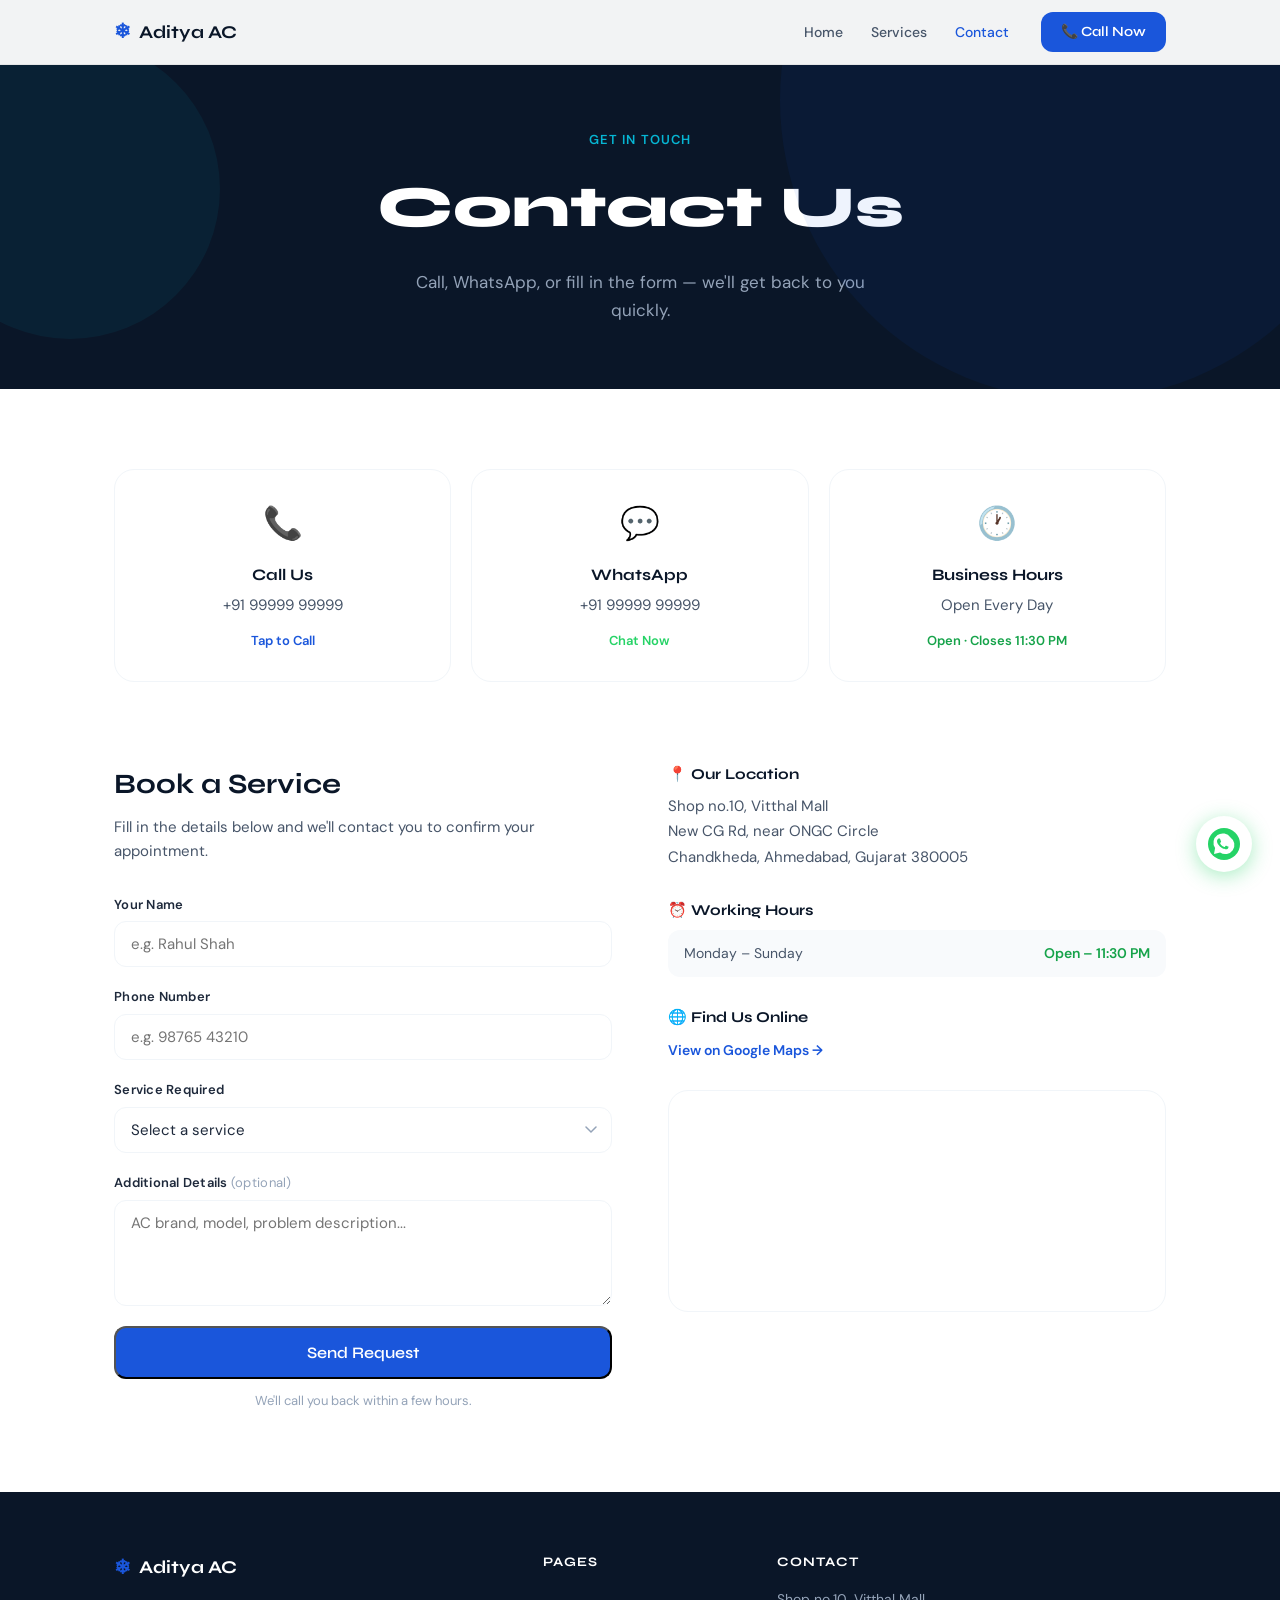
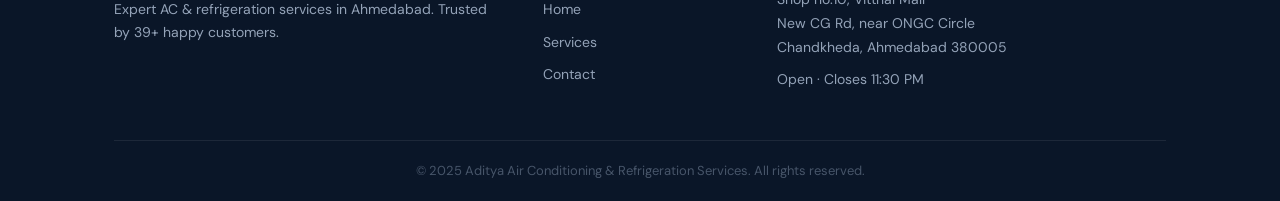
==== contact.html @ 71900338 "initial commit" ====
<!DOCTYPE html>
<html lang="en">
<head>
  <meta charset="UTF-8" />
  <meta name="viewport" content="width=device-width, initial-scale=1.0" />
  <title>Contact Us | Aditya AC & Refrigeration Services</title>
  <meta name="description" content="Contact Aditya AC & Refrigeration Services in Chandkheda, Ahmedabad. Call, WhatsApp, or fill the form to book a service." />
  <link rel="preconnect" href="https://fonts.googleapis.com" />
  <link rel="preconnect" href="https://fonts.gstatic.com" crossorigin />
  <link href="https://fonts.googleapis.com/css2?family=Syne:wght@400;600;700;800&family=DM+Sans:wght@300;400;500&display=swap" rel="stylesheet" />
  <link rel="stylesheet" href="css/style.css" />
  <link rel="stylesheet" href="css/contact.css" />
</head>
<body>

  <!-- NAVBAR -->
  <nav class="navbar" id="navbar">
    <div class="nav-container">
      <a href="index.html" class="nav-logo">
        <span class="logo-icon">❄</span>
        <span>Aditya AC</span>
      </a>
      <ul class="nav-links">
        <li><a href="index.html">Home</a></li>
        <li><a href="services.html">Services</a></li>
        <li><a href="contact.html" class="active">Contact</a></li>
      </ul>
      <a href="tel:+919999999999" class="btn-call">📞 Call Now</a>
      <button class="hamburger" id="hamburger" aria-label="Menu">
        <span></span><span></span><span></span>
      </button>
    </div>
    <div class="mobile-menu" id="mobileMenu">
      <a href="index.html">Home</a>
      <a href="services.html">Services</a>
      <a href="contact.html">Contact</a>
      <a href="tel:+919999999999" class="btn-call">📞 Call Now</a>
    </div>
  </nav>

  <!-- PAGE HEADER -->
  <section class="page-header">
    <div class="page-header-bg">
      <div class="hero-shape s1"></div>
      <div class="hero-shape s2"></div>
    </div>
    <div class="container">
      <p class="section-tag" style="color: var(--accent);">Get In Touch</p>
      <h1>Contact Us</h1>
      <p class="page-header-sub">Call, WhatsApp, or fill in the form — we'll get back to you quickly.</p>
    </div>
  </section>

  <!-- QUICK CONTACT CARDS -->
  <section class="quick-contact section">
    <div class="container">
      <div class="quick-grid">
        <a href="tel:+919999999999" class="quick-card">
          <span class="quick-icon">📞</span>
          <h4>Call Us</h4>
          <p>+91 99999 99999</p>
          <span class="quick-action">Tap to Call</span>
        </a>
        <a href="https://wa.me/919999999999?text=Hi%2C%20I%20need%20AC%20service" target="_blank" class="quick-card whatsapp">
          <span class="quick-icon">💬</span>
          <h4>WhatsApp</h4>
          <p>+91 99999 99999</p>
          <span class="quick-action">Chat Now</span>
        </a>
        <div class="quick-card no-link">
          <span class="quick-icon">🕐</span>
          <h4>Business Hours</h4>
          <p>Open Every Day</p>
          <span class="quick-action hours-open">Open · Closes 11:30 PM</span>
        </div>
      </div>
    </div>
  </section>

  <!-- FORM + INFO -->
  <section class="contact-main section" style="padding-top: 0;">
    <div class="container">
      <div class="contact-grid">

        <!-- FORM -->
        <div class="contact-form-wrap">
          <h2>Book a Service</h2>
          <p class="form-sub">Fill in the details below and we'll contact you to confirm your appointment.</p>
          <form class="contact-form" id="contactForm">
            <div class="form-group">
              <label for="name">Your Name</label>
              <input type="text" id="name" name="name" placeholder="e.g. Rahul Shah" required />
            </div>
            <div class="form-group">
              <label for="phone">Phone Number</label>
              <input type="tel" id="phone" name="phone" placeholder="e.g. 98765 43210" required />
            </div>
            <div class="form-group">
              <label for="service">Service Required</label>
              <select id="service" name="service" required>
                <option value="" disabled selected>Select a service</option>
                <option value="ac-installation">AC Installation</option>
                <option value="ac-repair">AC Repair</option>
                <option value="ac-cleaning">AC Deep Cleaning</option>
                <option value="gas-refill">Gas Refill</option>
                <option value="refrigeration">Refrigeration Repair</option>
                <option value="amc">Annual Maintenance (AMC)</option>
                <option value="other">Other</option>
              </select>
            </div>
            <div class="form-group">
              <label for="message">Additional Details <span class="optional">(optional)</span></label>
              <textarea id="message" name="message" rows="4" placeholder="AC brand, model, problem description..."></textarea>
            </div>
            <button type="submit" class="btn-primary btn-full">Send Request</button>
            <p class="form-note">We'll call you back within a few hours.</p>
          </form>
          <div class="form-success" id="formSuccess">
            <span>✅</span>
            <h3>Request Sent!</h3>
            <p>We'll contact you shortly to confirm your appointment.</p>
          </div>
        </div>

        <!-- INFO -->
        <div class="contact-info">
          <div class="info-block">
            <h4>📍 Our Location</h4>
            <p>Shop no.10, Vitthal Mall<br />New CG Rd, near ONGC Circle<br />Chandkheda, Ahmedabad, Gujarat 380005</p>
          </div>
          <div class="info-block">
            <h4>⏰ Working Hours</h4>
            <div class="hours-row">
              <span>Monday – Sunday</span>
              <span class="hours-time">Open – 11:30 PM</span>
            </div>
          </div>
          <div class="info-block">
            <h4>🌐 Find Us Online</h4>
            <a href="https://maps.google.com" target="_blank" class="map-link">View on Google Maps →</a>
          </div>

          <!-- MAP EMBED -->
          <div class="map-embed">
            <iframe
              src="https://www.google.com/maps/embed?pb=!1m18!1m12!1m3!1d3669.5!2d72.5945!3d23.0927!2m3!1f0!2f0!3f0!3m2!1i1024!2i768!4f13.1!3m3!1m2!1s0x0%3A0x0!2zMjPCsDA1JzMzLjciTiA3MsKwMzUnMzQuMiJF!5e0!3m2!1sen!2sin!4v1234567890"
              width="100%"
              height="220"
              style="border:0; border-radius: 12px;"
              allowfullscreen=""
              loading="lazy"
              referrerpolicy="no-referrer-when-downgrade"
              title="Aditya AC Location Map">
            </iframe>
          </div>
        </div>

      </div>
    </div>
  </section>

  <!-- FOOTER -->
  <footer class="footer">
    <div class="container">
      <div class="footer-grid">
        <div class="footer-brand">
          <div class="nav-logo"><span class="logo-icon">❄</span> Aditya AC</div>
          <p>Expert AC & refrigeration services in Ahmedabad. Trusted by 39+ happy customers.</p>
        </div>
        <div class="footer-links">
          <h5>Pages</h5>
          <a href="index.html">Home</a>
          <a href="services.html">Services</a>
          <a href="contact.html">Contact</a>
        </div>
        <div class="footer-contact">
          <h5>Contact</h5>
          <p>Shop no.10, Vitthal Mall<br />New CG Rd, near ONGC Circle<br />Chandkheda, Ahmedabad 380005</p>
          <p>Open · Closes 11:30 PM</p>
        </div>
      </div>
      <div class="footer-bottom">
        <p>© 2025 Aditya Air Conditioning & Refrigeration Services. All rights reserved.</p>
      </div>
    </div>
  </footer>

  <!-- WHATSAPP FLOAT -->
  <a href="https://wa.me/919999999999?text=Hi%2C%20I%20need%20AC%20service" class="whatsapp-float" target="_blank" aria-label="Chat on WhatsApp">
    <svg viewBox="0 0 32 32" fill="none" xmlns="http://www.w3.org/2000/svg" width="32" height="32">
      <circle cx="16" cy="16" r="16" fill="#25D366"/>
      <path d="M22.5 9.5A9 9 0 0 0 7.1 20.1L6 26l6.1-1.6a9 9 0 0 0 10.4-14.9z" fill="#fff"/>
      <path d="M20.3 18.6c-.3-.1-1.6-.8-1.9-.9-.3-.1-.5-.1-.7.1-.2.3-.7.9-.9 1.1-.2.2-.3.2-.6.1-.3-.1-1.3-.5-2.4-1.5-.9-.8-1.5-1.8-1.6-2.1-.2-.3 0-.5.1-.6l.5-.5c.1-.2.2-.3.3-.5 0-.2 0-.4-.1-.5-.1-.1-.7-1.7-.9-2.3-.2-.6-.5-.5-.7-.5h-.6c-.2 0-.5.1-.8.4-.3.3-1 1-1 2.4s1 2.8 1.1 3c.1.2 2 3 4.9 4.2 2.9 1.1 2.9.7 3.4.7.5 0 1.6-.7 1.9-1.3.2-.6.2-1.1.1-1.3-.1-.1-.3-.2-.6-.3z" fill="#25D366"/>
    </svg>
  </a>

  <script src="js/main.js"></script>
  <script src="js/contact.js"></script>
</body>
</html>
---- css/style.css ----
/* ===========================
   ADITYA AC — style.css
   =========================== */

:root {
  --navy: #0a1628;
  --navy-mid: #112240;
  --blue: #1a56db;
  --blue-light: #3b82f6;
  --ice: #e0f2fe;
  --ice-dark: #bae6fd;
  --white: #ffffff;
  --gray-50: #f8fafc;
  --gray-100: #f1f5f9;
  --gray-400: #94a3b8;
  --gray-600: #475569;
  --gray-800: #1e293b;
  --accent: #06b6d4;
  --font-display: 'Syne', sans-serif;
  --font-body: 'DM Sans', sans-serif;
  --radius: 12px;
  --radius-lg: 20px;
  --shadow: 0 4px 24px rgba(10, 22, 40, 0.10);
  --shadow-lg: 0 8px 40px rgba(10, 22, 40, 0.18);
}

*, *::before, *::after { box-sizing: border-box; margin: 0; padding: 0; }

html { scroll-behavior: smooth; }

body {
  font-family: var(--font-body);
  color: var(--gray-800);
  background: var(--white);
  line-height: 1.6;
  overflow-x: hidden;
}

a { text-decoration: none; color: inherit; }
ul { list-style: none; }
img { max-width: 100%; display: block; }

.container {
  max-width: 1100px;
  margin: 0 auto;
  padding: 0 24px;
}

.section { padding: 80px 0; }

/* ---- BUTTONS ---- */
.btn-primary {
  display: inline-block;
  background: var(--blue);
  color: var(--white);
  padding: 14px 28px;
  border-radius: var(--radius);
  font-family: var(--font-display);
  font-weight: 600;
  font-size: 15px;
  transition: background 0.2s, transform 0.15s;
}
.btn-primary:hover { background: var(--blue-light); transform: translateY(-2px); }

.btn-secondary {
  display: inline-block;
  color: var(--navy);
  padding: 14px 28px;
  border-radius: var(--radius);
  font-family: var(--font-display);
  font-weight: 600;
  font-size: 15px;
  border: 1.5px solid var(--navy);
  transition: background 0.2s, color 0.2s;
}
.btn-secondary:hover { background: var(--navy); color: var(--white); }

.btn-outline {
  display: inline-block;
  color: var(--white);
  padding: 14px 28px;
  border-radius: var(--radius);
  font-family: var(--font-display);
  font-weight: 600;
  font-size: 15px;
  border: 1.5px solid rgba(255,255,255,0.5);
  transition: background 0.2s;
}
.btn-outline:hover { background: rgba(255,255,255,0.1); }

/* ---- NAVBAR ---- */
.navbar {
  position: fixed;
  top: 0; left: 0; right: 0;
  z-index: 100;
  background: rgba(255,255,255,0.95);
  backdrop-filter: blur(12px);
  border-bottom: 1px solid rgba(0,0,0,0.06);
  transition: box-shadow 0.3s;
}
.navbar.scrolled { box-shadow: var(--shadow); }

.nav-container {
  max-width: 1100px;
  margin: 0 auto;
  padding: 0 24px;
  height: 64px;
  display: flex;
  align-items: center;
  gap: 32px;
}

.nav-logo {
  display: flex;
  align-items: center;
  gap: 8px;
  font-family: var(--font-display);
  font-weight: 700;
  font-size: 18px;
  color: var(--navy);
}
.logo-icon { font-size: 20px; color: var(--blue); }

.nav-links {
  display: flex;
  gap: 28px;
  margin-left: auto;
}
.nav-links a {
  font-size: 14px;
  font-weight: 500;
  color: var(--gray-600);
  transition: color 0.2s;
}
.nav-links a:hover, .nav-links a.active { color: var(--blue); }

.btn-call {
  display: inline-block;
  background: var(--blue);
  color: var(--white);
  padding: 9px 20px;
  border-radius: var(--radius);
  font-size: 14px;
  font-weight: 600;
  font-family: var(--font-display);
  transition: background 0.2s;
}
.btn-call:hover { background: var(--blue-light); }

.hamburger {
  display: none;
  flex-direction: column;
  gap: 5px;
  background: none;
  border: none;
  cursor: pointer;
  padding: 4px;
  margin-left: auto;
}
.hamburger span {
  width: 24px;
  height: 2px;
  background: var(--navy);
  border-radius: 2px;
  display: block;
  transition: 0.3s;
}

.mobile-menu {
  display: none;
  flex-direction: column;
  padding: 12px 24px 16px;
  gap: 12px;
  border-top: 1px solid var(--gray-100);
}
.mobile-menu a {
  font-size: 15px;
  font-weight: 500;
  color: var(--gray-600);
  padding: 6px 0;
}
.mobile-menu .btn-call { text-align: center; }
.mobile-menu.open { display: flex; }

/* ---- HERO ---- */
.hero {
  min-height: 100vh;
  background: var(--navy);
  display: flex;
  align-items: center;
  padding: 100px 24px 60px;
  position: relative;
  overflow: hidden;
  gap: 48px;
  max-width: 1100px;
  margin: 0 auto;
}

.hero-bg {
  position: absolute;
  inset: 0;
  pointer-events: none;
  overflow: hidden;
}
.hero-shape {
  position: absolute;
  border-radius: 50%;
  opacity: 0.07;
}
.s1 { width: 600px; height: 600px; background: var(--blue); top: -200px; right: -100px; }
.s2 { width: 300px; height: 300px; background: var(--accent); bottom: 50px; left: -80px; }
.s3 { width: 200px; height: 200px; background: var(--blue-light); top: 40%; right: 30%; }

.hero-content {
  flex: 1;
  max-width: 580px;
  position: relative;
  z-index: 1;
  animation: fadeUp 0.8s ease both;
}

.hero-badge {
  display: inline-block;
  background: rgba(26,86,219,0.2);
  color: var(--ice);
  border: 1px solid rgba(96,165,250,0.3);
  padding: 7px 16px;
  border-radius: 100px;
  font-size: 13px;
  font-weight: 500;
  margin-bottom: 24px;
  letter-spacing: 0.02em;
}

.hero-title {
  font-family: var(--font-display);
  font-size: clamp(42px, 6vw, 72px);
  font-weight: 800;
  color: var(--white);
  line-height: 1.08;
  margin-bottom: 20px;
}
.accent { color: var(--accent); }

.hero-sub {
  font-size: 17px;
  color: var(--gray-400);
  line-height: 1.7;
  margin-bottom: 36px;
  max-width: 480px;
}

.hero-actions {
  display: flex;
  gap: 16px;
  flex-wrap: wrap;
  margin-bottom: 48px;
}
.hero-actions .btn-secondary {
  color: var(--white);
  border-color: rgba(255,255,255,0.3);
}
.hero-actions .btn-secondary:hover { background: rgba(255,255,255,0.1); color: var(--white); }

.hero-stats {
  display: flex;
  align-items: center;
  gap: 24px;
}
.stat { display: flex; flex-direction: column; }
.stat-num {
  font-family: var(--font-display);
  font-size: 22px;
  font-weight: 700;
  color: var(--white);
}
.stat-label { font-size: 12px; color: var(--gray-400); }
.stat-divider { width: 1px; height: 36px; background: rgba(255,255,255,0.15); }

.hero-visual {
  flex: 0 0 auto;
  position: relative;
  z-index: 1;
  animation: fadeUp 0.8s 0.2s ease both;
}

.ac-card {
  background: rgba(255,255,255,0.05);
  border: 1px solid rgba(255,255,255,0.1);
  border-radius: var(--radius-lg);
  padding: 32px;
  text-align: center;
  width: 260px;
  backdrop-filter: blur(8px);
}

.ac-unit {
  background: var(--navy-mid);
  border-radius: 12px;
  padding: 20px;
  margin-bottom: 20px;
  border: 1px solid rgba(255,255,255,0.1);
  position: relative;
  overflow: hidden;
}
.ac-vent {
  height: 4px;
  background: rgba(255,255,255,0.15);
  border-radius: 2px;
  margin-bottom: 8px;
}
.ac-grill {
  display: flex;
  gap: 6px;
  justify-content: center;
  margin-top: 12px;
}
.ac-grill::before, .ac-grill::after {
  content: '';
  width: 8px;
  height: 8px;
  background: var(--accent);
  border-radius: 50%;
  opacity: 0.7;
}

.ac-label {
  font-family: var(--font-display);
  font-weight: 600;
  color: var(--white);
  margin-bottom: 8px;
  font-size: 14px;
}
.ac-brands { font-size: 12px; color: var(--gray-400); line-height: 1.8; }

/* ---- TRUST BAR ---- */
.trust-bar {
  background: var(--blue);
  padding: 18px 0;
}
.trust-bar .container {
  display: flex;
  align-items: center;
  justify-content: space-between;
  gap: 16px;
  flex-wrap: wrap;
}
.trust-item {
  display: flex;
  align-items: center;
  gap: 8px;
  color: var(--white);
  font-size: 14px;
  font-weight: 500;
}
.trust-icon { font-size: 18px; }

/* ---- SECTION HEADERS ---- */
.section-header { text-align: center; margin-bottom: 56px; }
.section-tag {
  font-size: 13px;
  font-weight: 600;
  color: var(--blue);
  letter-spacing: 0.08em;
  text-transform: uppercase;
  margin-bottom: 10px;
}
.section-header h2 {
  font-family: var(--font-display);
  font-size: clamp(28px, 4vw, 42px);
  font-weight: 700;
  color: var(--navy);
  margin-bottom: 14px;
}
.section-sub { font-size: 16px; color: var(--gray-600); max-width: 500px; margin: 0 auto; }

/* ---- SERVICES PREVIEW ---- */
.services-preview { background: var(--gray-50); }
.services-grid {
  display: grid;
  grid-template-columns: repeat(auto-fit, minmax(280px, 1fr));
  gap: 24px;
  margin-bottom: 40px;
}
.service-card {
  background: var(--white);
  border-radius: var(--radius-lg);
  padding: 36px 28px;
  border: 1.5px solid var(--gray-100);
  transition: transform 0.2s, box-shadow 0.2s, border-color 0.2s;
}
.service-card:hover {
  transform: translateY(-4px);
  box-shadow: var(--shadow-lg);
  border-color: var(--ice-dark);
}
.service-card.featured {
  border-color: var(--blue);
  background: linear-gradient(135deg, #f0f7ff 0%, #fff 100%);
}
.service-icon { font-size: 36px; margin-bottom: 16px; }
.service-card h3 {
  font-family: var(--font-display);
  font-size: 20px;
  font-weight: 700;
  color: var(--navy);
  margin-bottom: 10px;
}
.service-card p { font-size: 15px; color: var(--gray-600); margin-bottom: 20px; }
.card-link { font-size: 14px; font-weight: 600; color: var(--blue); }
.card-link:hover { text-decoration: underline; }
.services-cta { text-align: center; }

/* ---- WHY US ---- */
.why-us { background: var(--navy); }
.why-us .section-tag { color: var(--accent); }
.why-us .section-header h2 { color: var(--white); }
.why-grid {
  display: grid;
  grid-template-columns: repeat(auto-fit, minmax(220px, 1fr));
  gap: 32px;
}
.why-item {
  border-left: 2px solid rgba(96,165,250,0.3);
  padding-left: 20px;
}
.why-num {
  display: block;
  font-family: var(--font-display);
  font-size: 13px;
  font-weight: 700;
  color: var(--accent);
  letter-spacing: 0.1em;
  margin-bottom: 10px;
}
.why-item h4 {
  font-family: var(--font-display);
  font-size: 18px;
  font-weight: 700;
  color: var(--white);
  margin-bottom: 8px;
}
.why-item p { font-size: 14px; color: var(--gray-400); line-height: 1.7; }

/* ---- TESTIMONIALS ---- */
.reviews-grid {
  display: grid;
  grid-template-columns: repeat(auto-fit, minmax(280px, 1fr));
  gap: 24px;
  margin-bottom: 32px;
}
.review-card {
  background: var(--white);
  border: 1.5px solid var(--gray-100);
  border-radius: var(--radius-lg);
  padding: 28px;
  box-shadow: var(--shadow);
}
.review-stars { font-size: 16px; margin-bottom: 14px; }
.review-card p { font-size: 15px; color: var(--gray-600); line-height: 1.7; margin-bottom: 16px; font-style: italic; }
.reviewer { font-size: 13px; font-weight: 600; color: var(--navy); }
.google-badge {
  text-align: center;
  font-family: var(--font-display);
  font-size: 18px;
  font-weight: 700;
  color: var(--navy);
  margin-top: 8px;
}
.badge-sep { margin: 0 12px; color: var(--gray-400); }

/* ---- CTA BANNER ---- */
.cta-banner {
  background: linear-gradient(135deg, var(--blue) 0%, var(--navy) 100%);
  padding: 80px 0;
  text-align: center;
}
.cta-banner h2 {
  font-family: var(--font-display);
  font-size: clamp(24px, 4vw, 38px);
  font-weight: 800;
  color: var(--white);
  margin-bottom: 12px;
}
.cta-banner p { font-size: 16px; color: rgba(255,255,255,0.7); margin-bottom: 36px; }
.cta-actions { display: flex; gap: 16px; justify-content: center; flex-wrap: wrap; }

/* ---- FOOTER ---- */
.footer { background: var(--navy); padding: 60px 0 0; }
.footer-grid {
  display: grid;
  grid-template-columns: 2fr 1fr 2fr;
  gap: 40px;
  padding-bottom: 40px;
  border-bottom: 1px solid rgba(255,255,255,0.08);
}
.footer-brand .nav-logo { color: var(--white); margin-bottom: 14px; }
.footer-brand p { font-size: 14px; color: var(--gray-400); line-height: 1.7; }
.footer-links h5, .footer-contact h5 {
  font-family: var(--font-display);
  font-size: 13px;
  font-weight: 700;
  color: var(--white);
  letter-spacing: 0.08em;
  text-transform: uppercase;
  margin-bottom: 16px;
}
.footer-links { display: flex; flex-direction: column; gap: 10px; }
.footer-links a { font-size: 14px; color: var(--gray-400); transition: color 0.2s; }
.footer-links a:hover { color: var(--white); }
.footer-contact p { font-size: 14px; color: var(--gray-400); line-height: 1.7; margin-bottom: 8px; }
.footer-bottom {
  padding: 20px 0;
  text-align: center;
}
.footer-bottom p { font-size: 13px; color: var(--gray-600); }

/* ---- WHATSAPP FLOAT ---- */
.whatsapp-float {
  position: fixed;
  bottom: 28px;
  right: 28px;
  z-index: 200;
  width: 56px;
  height: 56px;
  border-radius: 50%;
  box-shadow: 0 4px 20px rgba(37,211,102,0.4);
  transition: transform 0.2s, box-shadow 0.2s;
  display: flex;
  align-items: center;
  justify-content: center;
}
.whatsapp-float:hover {
  transform: scale(1.1);
  box-shadow: 0 6px 28px rgba(37,211,102,0.55);
}

/* ---- ANIMATIONS ---- */
@keyframes fadeUp {
  from { opacity: 0; transform: translateY(28px); }
  to   { opacity: 1; transform: translateY(0); }
}

/* ---- RESPONSIVE ---- */
@media (max-width: 768px) {
  .nav-links, .navbar > .nav-container > .btn-call { display: none; }
  .hamburger { display: flex; }

  .hero {
    flex-direction: column;
    padding: 100px 24px 48px;
    text-align: center;
    min-height: auto;
  }
  .hero-actions { justify-content: center; }
  .hero-stats { justify-content: center; }
  .hero-visual { width: 100%; display: flex; justify-content: center; }
  .ac-card { width: 100%; max-width: 300px; }

  .trust-bar .container { justify-content: center; }
  .trust-item:nth-child(4), .trust-item:nth-child(5) { display: none; }

  .footer-grid { grid-template-columns: 1fr; gap: 28px; }
}

@media (max-width: 480px) {
  .hero-stats { gap: 16px; }
  .stat-num { font-size: 18px; }
}
---- css/contact.css ----
/* ===========================
   contact.css — page styles
   =========================== */

/* PAGE HEADER (shared with services) */
.page-header {
  background: var(--navy);
  padding: 130px 24px 64px;
  text-align: center;
  position: relative;
  overflow: hidden;
}
.page-header-bg {
  position: absolute;
  inset: 0;
  pointer-events: none;
  overflow: hidden;
}
.page-header h1 {
  font-family: var(--font-display);
  font-size: clamp(36px, 5vw, 58px);
  font-weight: 800;
  color: var(--white);
  margin-bottom: 14px;
}
.page-header-sub {
  font-size: 17px;
  color: var(--gray-400);
  max-width: 480px;
  margin: 0 auto;
  line-height: 1.7;
}

/* QUICK CONTACT CARDS */
.quick-grid {
  display: grid;
  grid-template-columns: repeat(auto-fit, minmax(220px, 1fr));
  gap: 20px;
}
.quick-card {
  background: var(--white);
  border: 1.5px solid var(--gray-100);
  border-radius: var(--radius-lg);
  padding: 28px 24px;
  text-align: center;
  display: block;
  transition: transform 0.2s, box-shadow 0.2s, border-color 0.2s;
}
.quick-card:hover {
  transform: translateY(-3px);
  box-shadow: var(--shadow-lg);
  border-color: var(--blue);
}
.quick-card.whatsapp:hover { border-color: #25D366; }
.quick-card.no-link { cursor: default; }
.quick-card.no-link:hover { transform: none; box-shadow: none; border-color: var(--gray-100); }

.quick-icon { font-size: 32px; display: block; margin-bottom: 12px; }
.quick-card h4 {
  font-family: var(--font-display);
  font-size: 16px;
  font-weight: 700;
  color: var(--navy);
  margin-bottom: 6px;
}
.quick-card p { font-size: 15px; color: var(--gray-600); margin-bottom: 10px; }
.quick-action {
  font-size: 13px;
  font-weight: 600;
  color: var(--blue);
}
.quick-card.whatsapp .quick-action { color: #25D366; }
.hours-open { color: #16a34a !important; }

/* CONTACT GRID */
.contact-grid {
  display: grid;
  grid-template-columns: 1fr 1fr;
  gap: 56px;
  align-items: start;
}

/* FORM */
.contact-form-wrap h2 {
  font-family: var(--font-display);
  font-size: 28px;
  font-weight: 700;
  color: var(--navy);
  margin-bottom: 8px;
}
.form-sub {
  font-size: 15px;
  color: var(--gray-600);
  margin-bottom: 32px;
}

.contact-form { display: flex; flex-direction: column; gap: 20px; }

.form-group { display: flex; flex-direction: column; gap: 6px; }
.form-group label {
  font-size: 13px;
  font-weight: 600;
  color: var(--gray-800);
  letter-spacing: 0.02em;
}
.optional { font-weight: 400; color: var(--gray-400); }

.form-group input,
.form-group select,
.form-group textarea {
  font-family: var(--font-body);
  font-size: 15px;
  color: var(--gray-800);
  background: var(--white);
  border: 1.5px solid var(--gray-100);
  border-radius: var(--radius);
  padding: 12px 16px;
  outline: none;
  transition: border-color 0.2s, box-shadow 0.2s;
  width: 100%;
  -webkit-appearance: none;
appearance: none;
}
.form-group input:focus,
.form-group select:focus,
.form-group textarea:focus {
  border-color: var(--blue);
  box-shadow: 0 0 0 3px rgba(26,86,219,0.1);
}
.form-group textarea { resize: vertical; min-height: 100px; }
.form-group select { cursor: pointer; background-image: url("data:image/svg+xml,%3Csvg xmlns='http://www.w3.org/2000/svg' width='12' height='8' viewBox='0 0 12 8'%3E%3Cpath d='M1 1l5 5 5-5' stroke='%2394a3b8' stroke-width='1.5' fill='none' stroke-linecap='round'/%3E%3C/svg%3E"); background-repeat: no-repeat; background-position: right 14px center; padding-right: 40px; }

.btn-full { width: 100%; text-align: center; padding: 15px; font-size: 16px; }
.form-note { font-size: 13px; color: var(--gray-400); text-align: center; margin-top: -8px; }

/* SUCCESS MESSAGE */
.form-success {
  display: none;
  text-align: center;
  padding: 48px 24px;
  background: var(--gray-50);
  border-radius: var(--radius-lg);
  border: 1.5px solid #bbf7d0;
}
.form-success span { font-size: 40px; display: block; margin-bottom: 14px; }
.form-success h3 {
  font-family: var(--font-display);
  font-size: 22px;
  font-weight: 700;
  color: var(--navy);
  margin-bottom: 8px;
}
.form-success p { font-size: 15px; color: var(--gray-600); }

/* CONTACT INFO */
.contact-info { display: flex; flex-direction: column; gap: 28px; }
.info-block h4 {
  font-family: var(--font-display);
  font-size: 15px;
  font-weight: 700;
  color: var(--navy);
  margin-bottom: 8px;
}
.info-block p { font-size: 15px; color: var(--gray-600); line-height: 1.7; }

.hours-row {
  display: flex;
  justify-content: space-between;
  align-items: center;
  background: var(--gray-50);
  border-radius: var(--radius);
  padding: 12px 16px;
  font-size: 14px;
  color: var(--gray-600);
}
.hours-time { font-weight: 600; color: #16a34a; }

.map-link {
  font-size: 14px;
  font-weight: 600;
  color: var(--blue);
  transition: text-decoration 0.2s;
}
.map-link:hover { text-decoration: underline; }

.map-embed {
  border-radius: var(--radius-lg);
  overflow: hidden;
  border: 1.5px solid var(--gray-100);
}
.map-embed iframe { display: block; }

/* RESPONSIVE */
@media (max-width: 768px) {
  .contact-grid { grid-template-columns: 1fr; gap: 40px; }
}
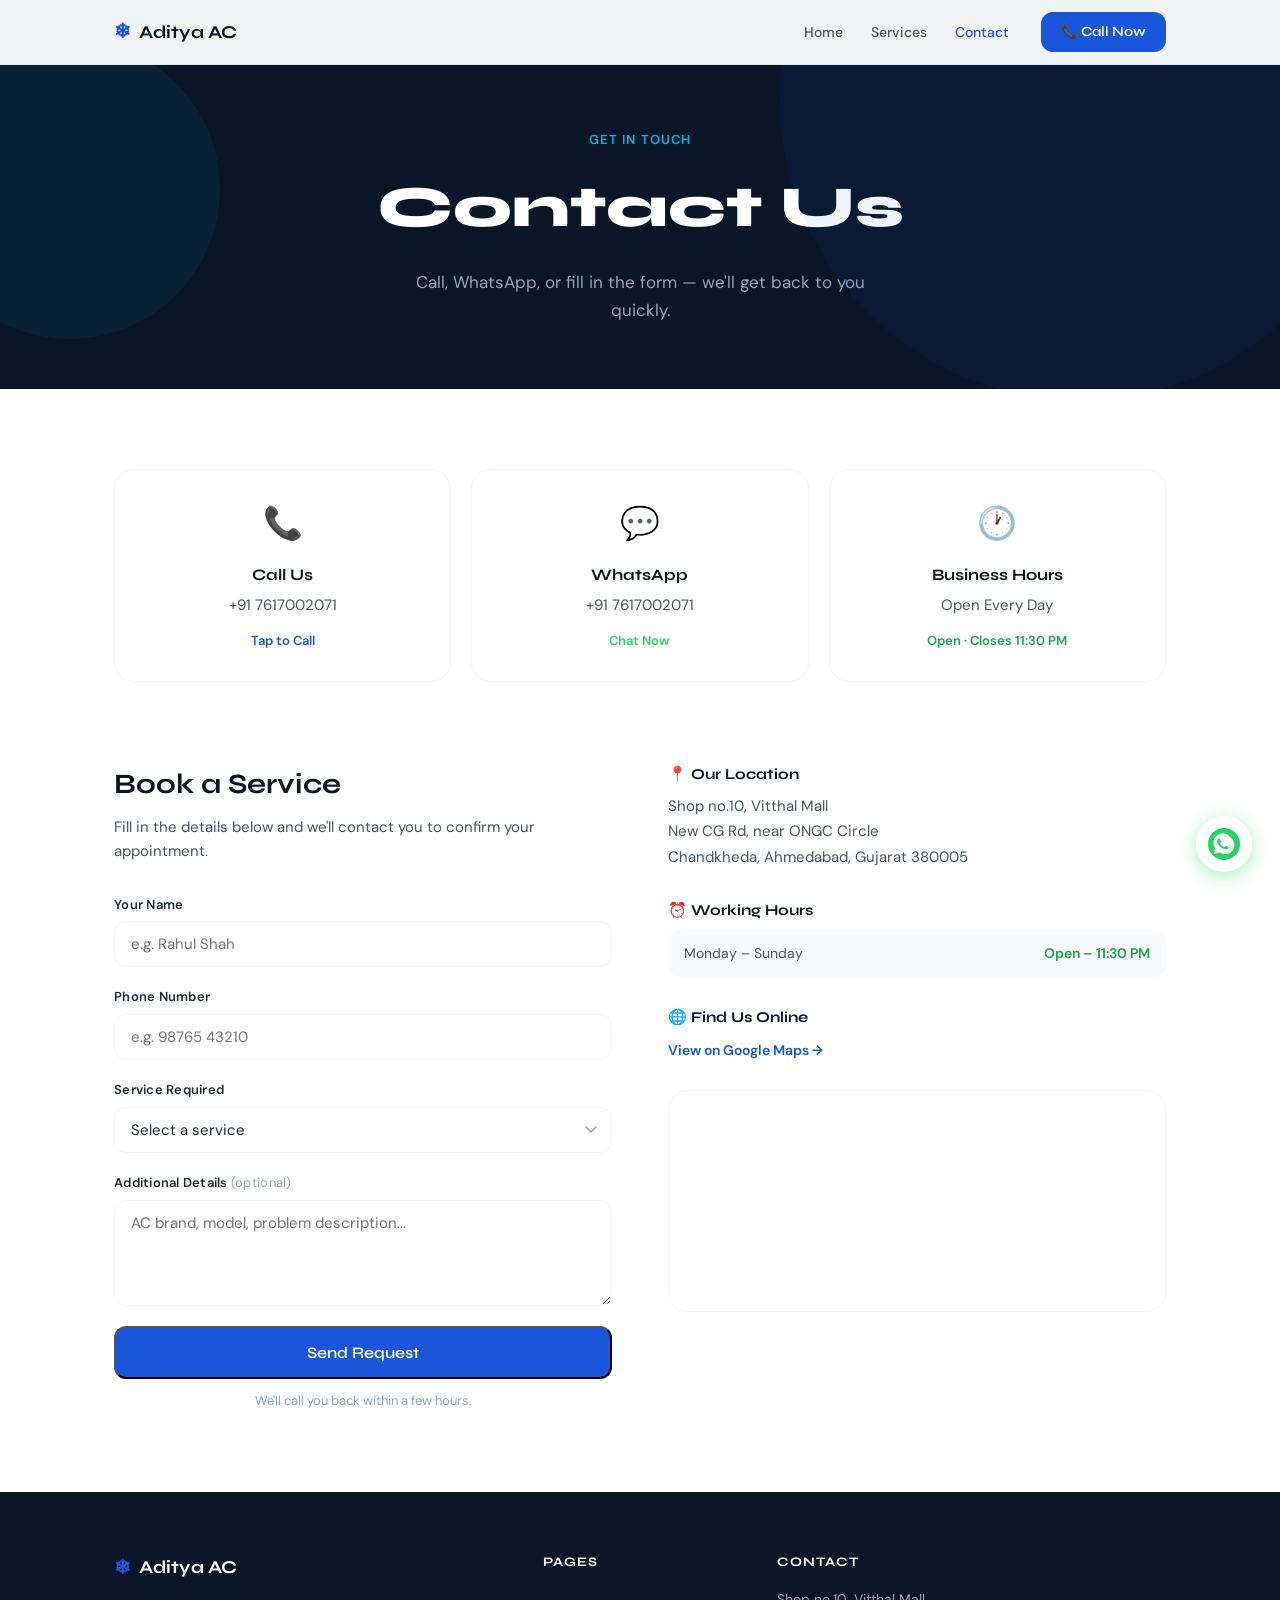
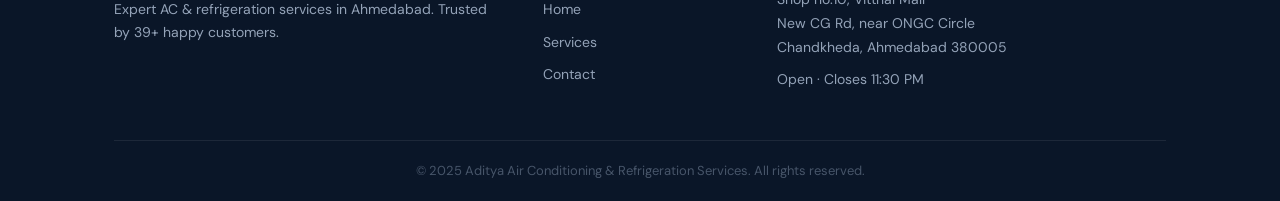
==== commit 25bd9288: "updated phone numbers" ====
--- a/contact.html
+++ b/contact.html
@@ -55,16 +55,16 @@
   <section class="quick-contact section">
     <div class="container">
       <div class="quick-grid">
-        <a href="tel:+919999999999" class="quick-card">
+        <a href="tel:+91761700071" class="quick-card">
           <span class="quick-icon">📞</span>
           <h4>Call Us</h4>
-          <p>+91 99999 99999</p>
+          <p>+91 7617002071</p>
           <span class="quick-action">Tap to Call</span>
         </a>
         <a href="https://wa.me/919999999999?text=Hi%2C%20I%20need%20AC%20service" target="_blank" class="quick-card whatsapp">
           <span class="quick-icon">💬</span>
           <h4>WhatsApp</h4>
-          <p>+91 99999 99999</p>
+          <p>+91 7617002071</p>
           <span class="quick-action">Chat Now</span>
         </a>
         <div class="quick-card no-link">
@@ -186,7 +186,7 @@
   </footer>
 
   <!-- WHATSAPP FLOAT -->
-  <a href="https://wa.me/919999999999?text=Hi%2C%20I%20need%20AC%20service" class="whatsapp-float" target="_blank" aria-label="Chat on WhatsApp">
+  <a href="https://wa.me/917617002071?text=Hi%2C%20I%20need%20AC%20service" class="whatsapp-float" target="_blank" aria-label="Chat on WhatsApp">
     <svg viewBox="0 0 32 32" fill="none" xmlns="http://www.w3.org/2000/svg" width="32" height="32">
       <circle cx="16" cy="16" r="16" fill="#25D366"/>
       <path d="M22.5 9.5A9 9 0 0 0 7.1 20.1L6 26l6.1-1.6a9 9 0 0 0 10.4-14.9z" fill="#fff"/>
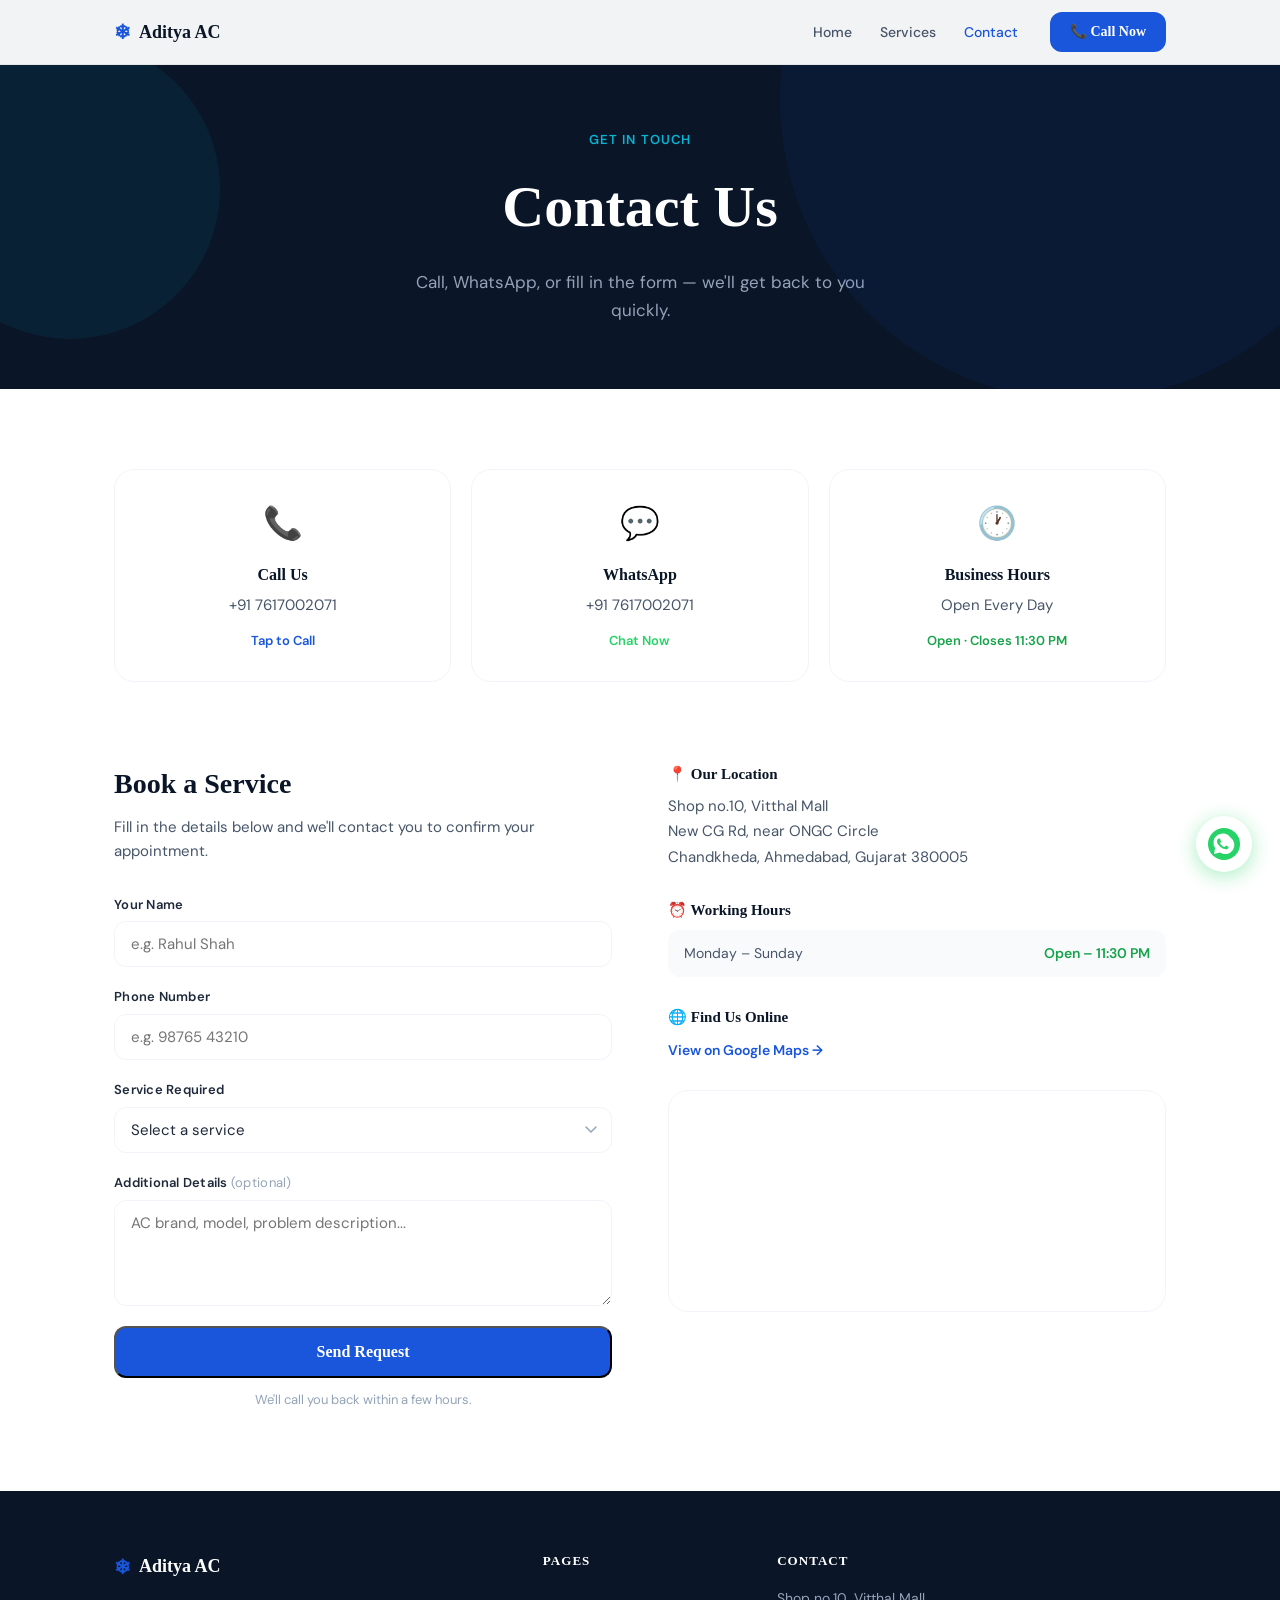
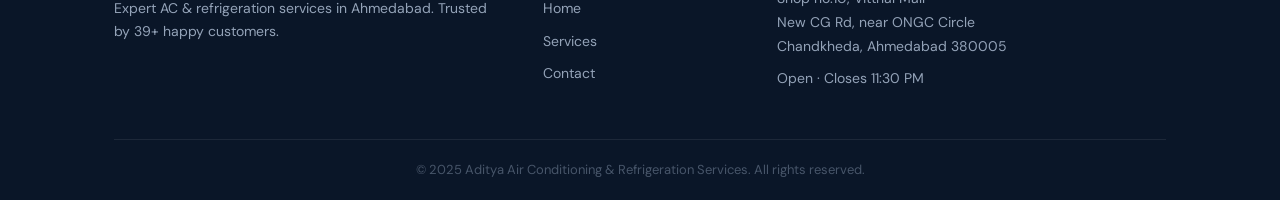
==== commit 7a9561bc: "embedded location" ====
--- a/contact.html
+++ b/contact.html
@@ -61,7 +61,7 @@
           <p>+91 7617002071</p>
           <span class="quick-action">Tap to Call</span>
         </a>
-        <a href="https://wa.me/919999999999?text=Hi%2C%20I%20need%20AC%20service" target="_blank" class="quick-card whatsapp">
+        <a href="https://wa.me/917617002071?text=Hi%2C%20I%20need%20AC%20service" target="_blank" class="quick-card whatsapp">
           <span class="quick-icon">💬</span>
           <h4>WhatsApp</h4>
           <p>+91 7617002071</p>
@@ -143,7 +143,7 @@
           <!-- MAP EMBED -->
           <div class="map-embed">
             <iframe
-              src="https://www.google.com/maps/embed?pb=!1m18!1m12!1m3!1d3669.5!2d72.5945!3d23.0927!2m3!1f0!2f0!3f0!3m2!1i1024!2i768!4f13.1!3m3!1m2!1s0x0%3A0x0!2zMjPCsDA1JzMzLjciTiA3MsKwMzUnMzQuMiJF!5e0!3m2!1sen!2sin!4v1234567890"
+              src="https://www.google.com/maps/embed?pb=!1m18!1m12!1m3!1d939453.8251766243!2d71.47730073125!3d23.10655669999999!2m3!1f0!2f0!3f0!3m2!1i1024!2i768!4f13.1!3m3!1m2!1s0x395e83b48f44217d%3A0xe92452be40edc540!2sAditya%20Air%20Conditioning%20%26%20Refrigeration%20Services!5e0!3m2!1sen!2sin!4v1780430829642!5m2!1sen!2sin"
               width="100%"
               height="220"
               style="border:0; border-radius: 12px;"
--- a/css/style.css
+++ b/css/style.css
@@ -16,7 +16,7 @@
   --gray-600: #475569;
   --gray-800: #1e293b;
   --accent: #06b6d4;
-  --font-display: 'Syne', sans-serif;
+  --font-display: 'Lora', serif;
   --font-body: 'DM Sans', sans-serif;
   --radius: 12px;
   --radius-lg: 20px;
